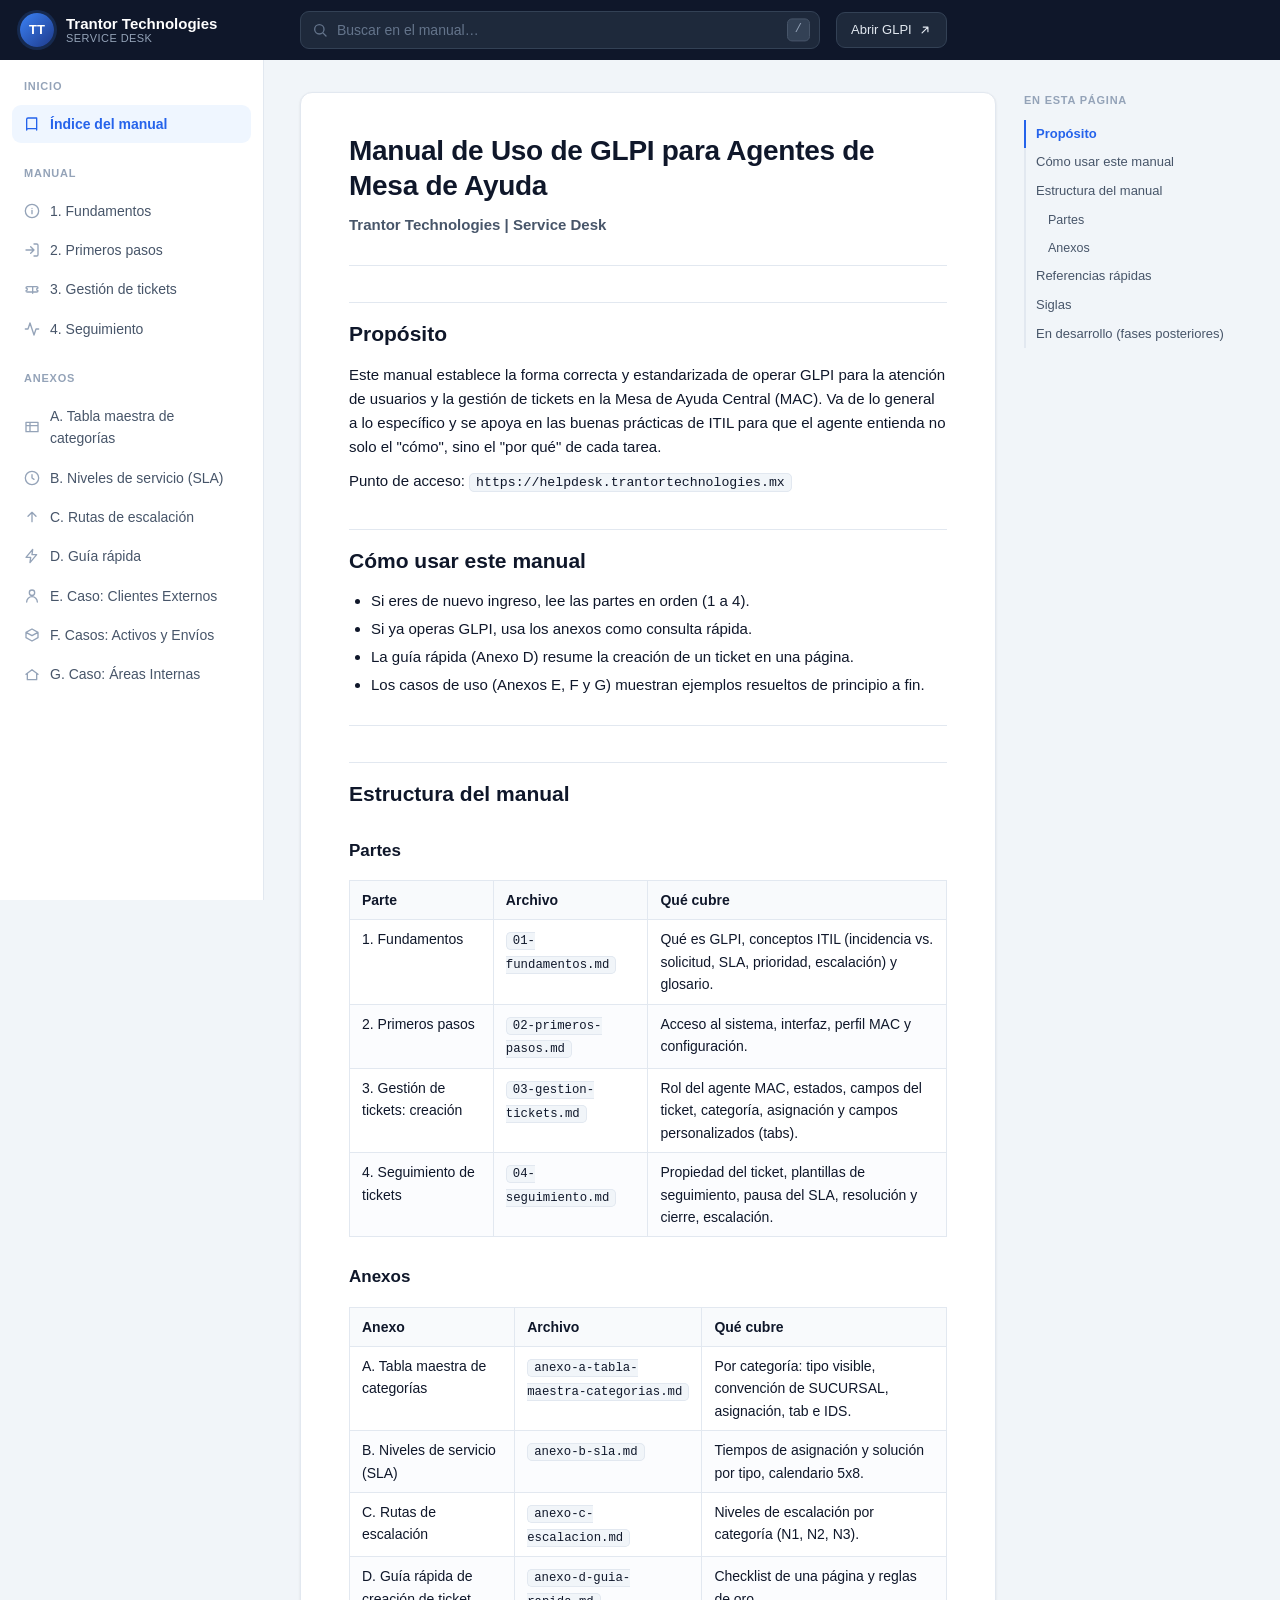
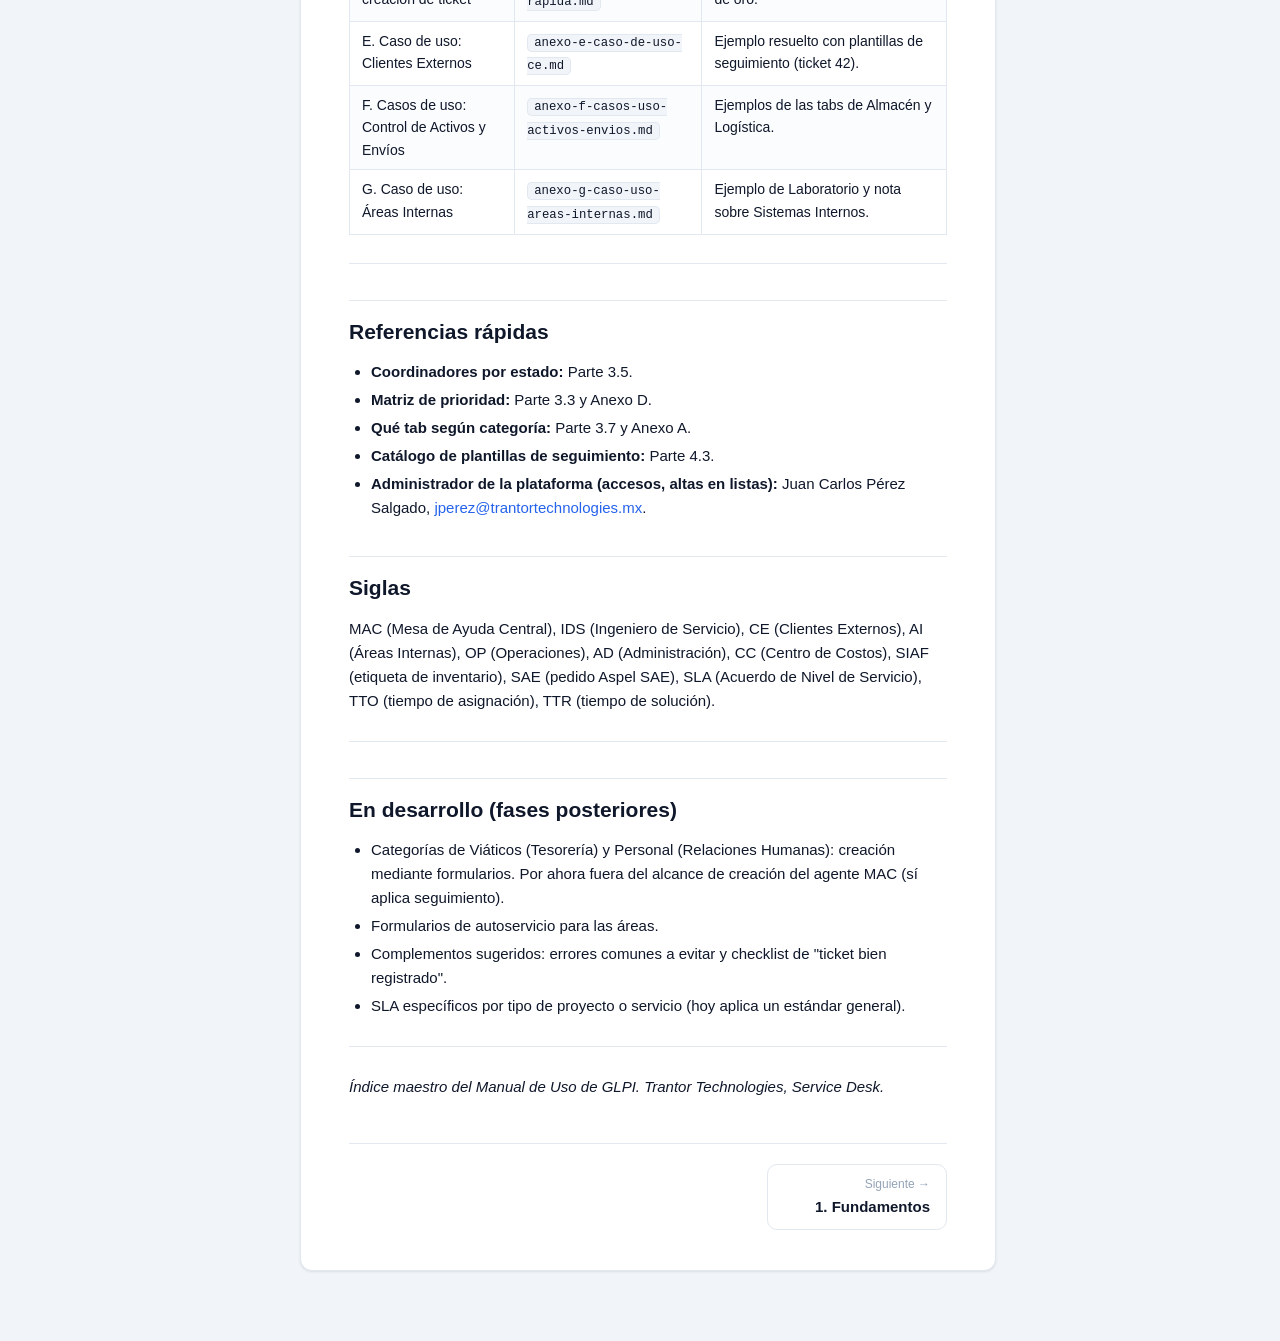
==== web/index.html @ 8a5e1be9 "initial" ====
<!DOCTYPE html>
<html lang="es">
<head>
  <meta charset="UTF-8" />
  <meta name="viewport" content="width=device-width, initial-scale=1.0" />
  <title>Manual de Uso de GLPI — Trantor Technologies</title>
  <link rel="preconnect" href="https://fonts.googleapis.com" />
  <link rel="stylesheet" href="assets/css/styles.css" />
</head>
<body>
  <!-- Barra superior -->
  <header class="topbar">
    <button id="menuToggle" class="menu-toggle" aria-label="Menú">
      <svg viewBox="0 0 24 24" width="20" height="20"><path d="M3 6h18M3 12h18M3 18h18" stroke="currentColor" stroke-width="2" stroke-linecap="round"/></svg>
    </button>
    <a class="brand" href="#/">
      <span class="brand-badge" id="brandBadge">Tt</span>
      <span class="brand-text">
        <span class="brand-name" id="brandName">Trantor Technologies</span>
        <span class="brand-sub" id="brandSub">Service Desk</span>
      </span>
    </a>

    <div class="topbar-search">
      <svg class="search-icon" viewBox="0 0 24 24" width="16" height="16"><circle cx="11" cy="11" r="7" fill="none" stroke="currentColor" stroke-width="2"/><path d="M21 21l-4.3-4.3" stroke="currentColor" stroke-width="2" stroke-linecap="round"/></svg>
      <input id="searchInput" type="search" placeholder="Buscar en el manual…" autocomplete="off" spellcheck="false" />
      <kbd class="search-kbd">/</kbd>
      <div id="searchResults" class="search-results" hidden></div>
    </div>

    <a class="platform-link" id="platformLink" href="#" target="_blank" rel="noopener">
      Abrir GLPI
      <svg viewBox="0 0 24 24" width="14" height="14"><path d="M7 17L17 7M9 7h8v8" fill="none" stroke="currentColor" stroke-width="2" stroke-linecap="round" stroke-linejoin="round"/></svg>
    </a>
  </header>

  <div class="layout">
    <!-- Sidebar de navegación -->
    <aside class="sidebar" id="sidebar">
      <nav id="nav" class="nav" aria-label="Navegación del manual"></nav>
    </aside>
    <div class="sidebar-backdrop" id="sidebarBackdrop"></div>

    <!-- Contenido -->
    <main class="main">
      <article id="content" class="content card">
        <div class="loading">Cargando…</div>
      </article>
      <aside class="toc" id="toc" aria-label="En esta página"></aside>
    </main>
  </div>

  <script src="assets/vendor/marked.min.js"></script>
  <script src="assets/js/app.js"></script>
</body>
</html>
---- web/assets/css/styles.css ----
/* ===== Trantor Technologies — Manual GLPI ===== */
:root {
  --topbar-h: 60px;
  --sidebar-w: 264px;
  --toc-w: 220px;

  --navy: #0f172a;
  --navy-2: #1e293b;
  --bg: #f1f5f9;
  --card: #ffffff;
  --border: #e2e8f0;
  --text: #0f172a;
  --text-soft: #475569;
  --muted: #94a3b8;
  --brand: #2563eb;
  --brand-soft: #eff6ff;
  --brand-border: #bfdbfe;
  --green: #16a34a;
  --green-soft: #dcfce7;
  --amber: #d97706;
  --amber-soft: #fef3c7;
  --radius: 12px;
  --shadow: 0 1px 3px rgba(15, 23, 42, .06), 0 1px 2px rgba(15, 23, 42, .04);
  --shadow-lg: 0 10px 30px rgba(15, 23, 42, .12);
  --font: -apple-system, BlinkMacSystemFont, "Segoe UI", Roboto, Helvetica, Arial, sans-serif;
}

* { box-sizing: border-box; }
html, body { margin: 0; padding: 0; }
body {
  font-family: var(--font);
  color: var(--text);
  background: var(--bg);
  font-size: 15px;
  line-height: 1.6;
  -webkit-font-smoothing: antialiased;
}

/* ===== Topbar ===== */
.topbar {
  position: fixed; top: 0; left: 0; right: 0; height: var(--topbar-h);
  background: var(--navy);
  display: flex; align-items: center; gap: 16px;
  padding: 0 20px;
  z-index: 50;
  color: #e2e8f0;
}
.menu-toggle {
  display: none; background: none; border: none; color: #cbd5e1; cursor: pointer;
  padding: 6px; border-radius: 8px;
}
.menu-toggle:hover { background: rgba(255,255,255,.08); }

.brand { display: flex; align-items: center; gap: 12px; text-decoration: none; min-width: var(--sidebar-w); }
.brand-badge {
  width: 34px; height: 34px; border-radius: 50%;
  background: linear-gradient(135deg, #3b82f6, #1e3a8a);
  color: #fff; font-weight: 700; font-size: 13px;
  display: flex; align-items: center; justify-content: center;
  box-shadow: 0 0 0 3px rgba(59,130,246,.18);
}
.brand-text { display: flex; flex-direction: column; line-height: 1.1; }
.brand-name { color: #fff; font-weight: 600; font-size: 15px; }
.brand-sub { color: #94a3b8; font-size: 11px; letter-spacing: .04em; text-transform: uppercase; }

.topbar-search { position: relative; flex: 1; max-width: 520px; }
.topbar-search .search-icon { position: absolute; left: 12px; top: 50%; transform: translateY(-50%); color: #64748b; }
#searchInput {
  width: 100%; height: 38px; border-radius: 9px; border: 1px solid #334155;
  background: #1e293b; color: #e2e8f0; padding: 0 40px 0 36px; font-size: 14px; outline: none;
}
#searchInput::placeholder { color: #64748b; }
#searchInput:focus { border-color: var(--brand); background: #172033; box-shadow: 0 0 0 3px rgba(37,99,235,.25); }
.search-kbd {
  position: absolute; right: 10px; top: 50%; transform: translateY(-50%);
  background: #334155; color: #94a3b8; border-radius: 5px; font-size: 12px;
  padding: 1px 7px; border: 1px solid #475569;
}

.search-results {
  position: absolute; top: 46px; left: 0; right: 0;
  background: var(--card); border: 1px solid var(--border); border-radius: 10px;
  box-shadow: var(--shadow-lg); max-height: 60vh; overflow-y: auto; padding: 6px; z-index: 60;
}
.search-result {
  display: block; padding: 10px 12px; border-radius: 8px; text-decoration: none; color: var(--text); cursor: pointer;
}
.search-result:hover, .search-result.active { background: var(--brand-soft); }
.search-result .sr-title { font-weight: 600; font-size: 14px; }
.search-result .sr-crumb { font-size: 12px; color: var(--muted); margin-bottom: 2px; }
.search-result .sr-snippet { font-size: 13px; color: var(--text-soft); margin-top: 2px; }
.search-result mark { background: #fde68a; color: inherit; border-radius: 3px; padding: 0 1px; }
.search-empty { padding: 16px; text-align: center; color: var(--muted); font-size: 14px; }

.platform-link {
  display: inline-flex; align-items: center; gap: 6px;
  background: #1e293b; border: 1px solid #334155; color: #e2e8f0;
  padding: 7px 14px; border-radius: 9px; text-decoration: none; font-size: 13px; font-weight: 500;
  white-space: nowrap;
}
.platform-link:hover { background: #334155; }

/* ===== Layout ===== */
.layout { display: flex; padding-top: var(--topbar-h); }

.sidebar {
  position: fixed; top: var(--topbar-h); bottom: 0; left: 0; width: var(--sidebar-w);
  background: var(--card); border-right: 1px solid var(--border);
  overflow-y: auto; padding: 18px 12px 40px;
}
.sidebar-backdrop { display: none; }

.nav-group { margin-bottom: 22px; }
.nav-group-label {
  font-size: 11px; font-weight: 700; letter-spacing: .07em; text-transform: uppercase;
  color: var(--muted); padding: 0 12px 8px;
}
.nav-item {
  display: flex; align-items: center; gap: 10px;
  padding: 8px 12px; margin: 1px 0; border-radius: 9px;
  text-decoration: none; color: var(--text-soft); font-size: 14px; font-weight: 500;
  cursor: pointer;
}
.nav-item:hover { background: #f8fafc; color: var(--text); }
.nav-item.active { background: var(--brand-soft); color: var(--brand); font-weight: 600; }
.nav-item.active .nav-icon { color: var(--brand); }
.nav-icon { color: var(--muted); flex-shrink: 0; display: flex; }

/* ===== Main / content ===== */
.main {
  margin-left: var(--sidebar-w);
  flex: 1; display: flex; gap: 28px; align-items: flex-start;
  padding: 32px 36px 80px; max-width: 1200px;
}
.content.card {
  background: var(--card); border: 1px solid var(--border); border-radius: var(--radius);
  box-shadow: var(--shadow); padding: 40px 48px; flex: 1; min-width: 0; max-width: 860px;
}
.loading { color: var(--muted); padding: 40px 0; text-align: center; }

/* ===== Markdown typography ===== */
.content h1 { font-size: 28px; font-weight: 700; margin: 0 0 6px; line-height: 1.25; letter-spacing: -.01em; }
.content h1 + p { color: var(--text-soft); }
.content h2 {
  font-size: 21px; font-weight: 700; margin: 36px 0 12px; padding-top: 14px;
  border-top: 1px solid var(--border);
}
.content h1 + h2, .content > h2:first-child { border-top: none; padding-top: 0; }
.content h3 { font-size: 17px; font-weight: 650; margin: 26px 0 8px; }
.content h4 { font-size: 15px; font-weight: 650; margin: 20px 0 6px; }
.content p { margin: 10px 0; }
.content a { color: var(--brand); text-decoration: none; }
.content a:hover { text-decoration: underline; }
.content ul, .content ol { padding-left: 22px; margin: 10px 0; }
.content li { margin: 4px 0; }
.content code {
  background: #f1f5f9; border: 1px solid var(--border); border-radius: 5px;
  padding: 1px 6px; font-size: .88em; font-family: ui-monospace, SFMono-Regular, Menlo, monospace;
  color: #0f172a;
}
.content pre { background: #0f172a; color: #e2e8f0; padding: 16px 18px; border-radius: 10px; overflow-x: auto; }
.content pre code { background: none; border: none; color: inherit; padding: 0; }
.content hr { border: none; border-top: 1px solid var(--border); margin: 28px 0; }
.content img { max-width: 100%; border: 1px solid var(--border); border-radius: 10px; box-shadow: var(--shadow); margin: 12px 0; }

/* Tablas */
.content table { border-collapse: collapse; width: 100%; margin: 16px 0; font-size: 14px; }
.content th, .content td { border: 1px solid var(--border); padding: 8px 12px; text-align: left; vertical-align: top; }
.content th { background: #f8fafc; font-weight: 650; }
.content tbody tr:nth-child(even) { background: #fbfcfe; }

/* Blockquotes → callouts */
.content blockquote {
  margin: 16px 0; padding: 12px 16px; border-radius: 10px;
  background: #f0fdf4; border: 1px solid var(--green-soft); border-left: 4px solid var(--green);
  color: #14532d;
}
.content blockquote p { margin: 4px 0; }
.content blockquote code { background: #fff; }

/* Placeholder de captura pendiente */
.shot-placeholder {
  display: flex; align-items: center; gap: 12px;
  margin: 16px 0; padding: 16px 18px; border-radius: 10px;
  background: repeating-linear-gradient(45deg, #fafbfc, #fafbfc 10px, #f4f6f9 10px, #f4f6f9 20px);
  border: 1px dashed var(--brand-border); color: var(--text-soft);
}
.shot-placeholder .shot-ico { color: var(--brand); flex-shrink: 0; }
.shot-placeholder .shot-label { font-size: 12px; text-transform: uppercase; letter-spacing: .05em; color: var(--brand); font-weight: 700; }
.shot-placeholder .shot-file { font-family: ui-monospace, monospace; font-size: 12.5px; color: var(--text); }

/* Anchor headings */
.content h2, .content h3 { scroll-margin-top: calc(var(--topbar-h) + 16px); position: relative; }
.anchor-link { opacity: 0; margin-left: 8px; color: var(--muted); font-weight: 400; text-decoration: none; }
.content h2:hover .anchor-link, .content h3:hover .anchor-link { opacity: 1; }

/* Pie de página del doc */
.doc-footer {
  margin-top: 44px; padding-top: 20px; border-top: 1px solid var(--border);
  display: flex; justify-content: space-between; gap: 16px; flex-wrap: wrap;
}
.doc-nav-btn {
  display: flex; flex-direction: column; text-decoration: none; color: var(--text-soft);
  border: 1px solid var(--border); border-radius: 10px; padding: 10px 16px; min-width: 180px;
}
.doc-nav-btn:hover { border-color: var(--brand); background: var(--brand-soft); }
.doc-nav-btn .dn-dir { font-size: 12px; color: var(--muted); }
.doc-nav-btn .dn-title { font-weight: 600; color: var(--text); }
.doc-nav-btn.next { text-align: right; margin-left: auto; }

/* ===== TOC ===== */
.toc { position: sticky; top: calc(var(--topbar-h) + 32px); width: var(--toc-w); flex-shrink: 0; align-self: flex-start; }
.toc-title { font-size: 11px; font-weight: 700; letter-spacing: .07em; text-transform: uppercase; color: var(--muted); margin-bottom: 10px; }
.toc a { display: block; padding: 4px 10px; font-size: 13px; color: var(--text-soft); text-decoration: none; border-left: 2px solid var(--border); }
.toc a:hover { color: var(--text); }
.toc a.h3 { padding-left: 22px; font-size: 12.5px; }
.toc a.active { color: var(--brand); border-left-color: var(--brand); font-weight: 600; }
.toc:empty { display: none; }

/* ===== Responsive ===== */
@media (max-width: 1100px) { .toc { display: none; } }
@media (max-width: 860px) {
  .brand { min-width: auto; }
  .brand-sub { display: none; }
  .menu-toggle { display: block; }
  .platform-link span, .search-kbd { display: none; }
  .sidebar {
    transform: translateX(-100%); transition: transform .2s ease; z-index: 40;
    box-shadow: var(--shadow-lg);
  }
  body.nav-open .sidebar { transform: translateX(0); }
  body.nav-open .sidebar-backdrop {
    display: block; position: fixed; inset: var(--topbar-h) 0 0 0; background: rgba(15,23,42,.4); z-index: 35;
  }
  .main { margin-left: 0; padding: 20px 16px 60px; }
  .content.card { padding: 24px 20px; }
}
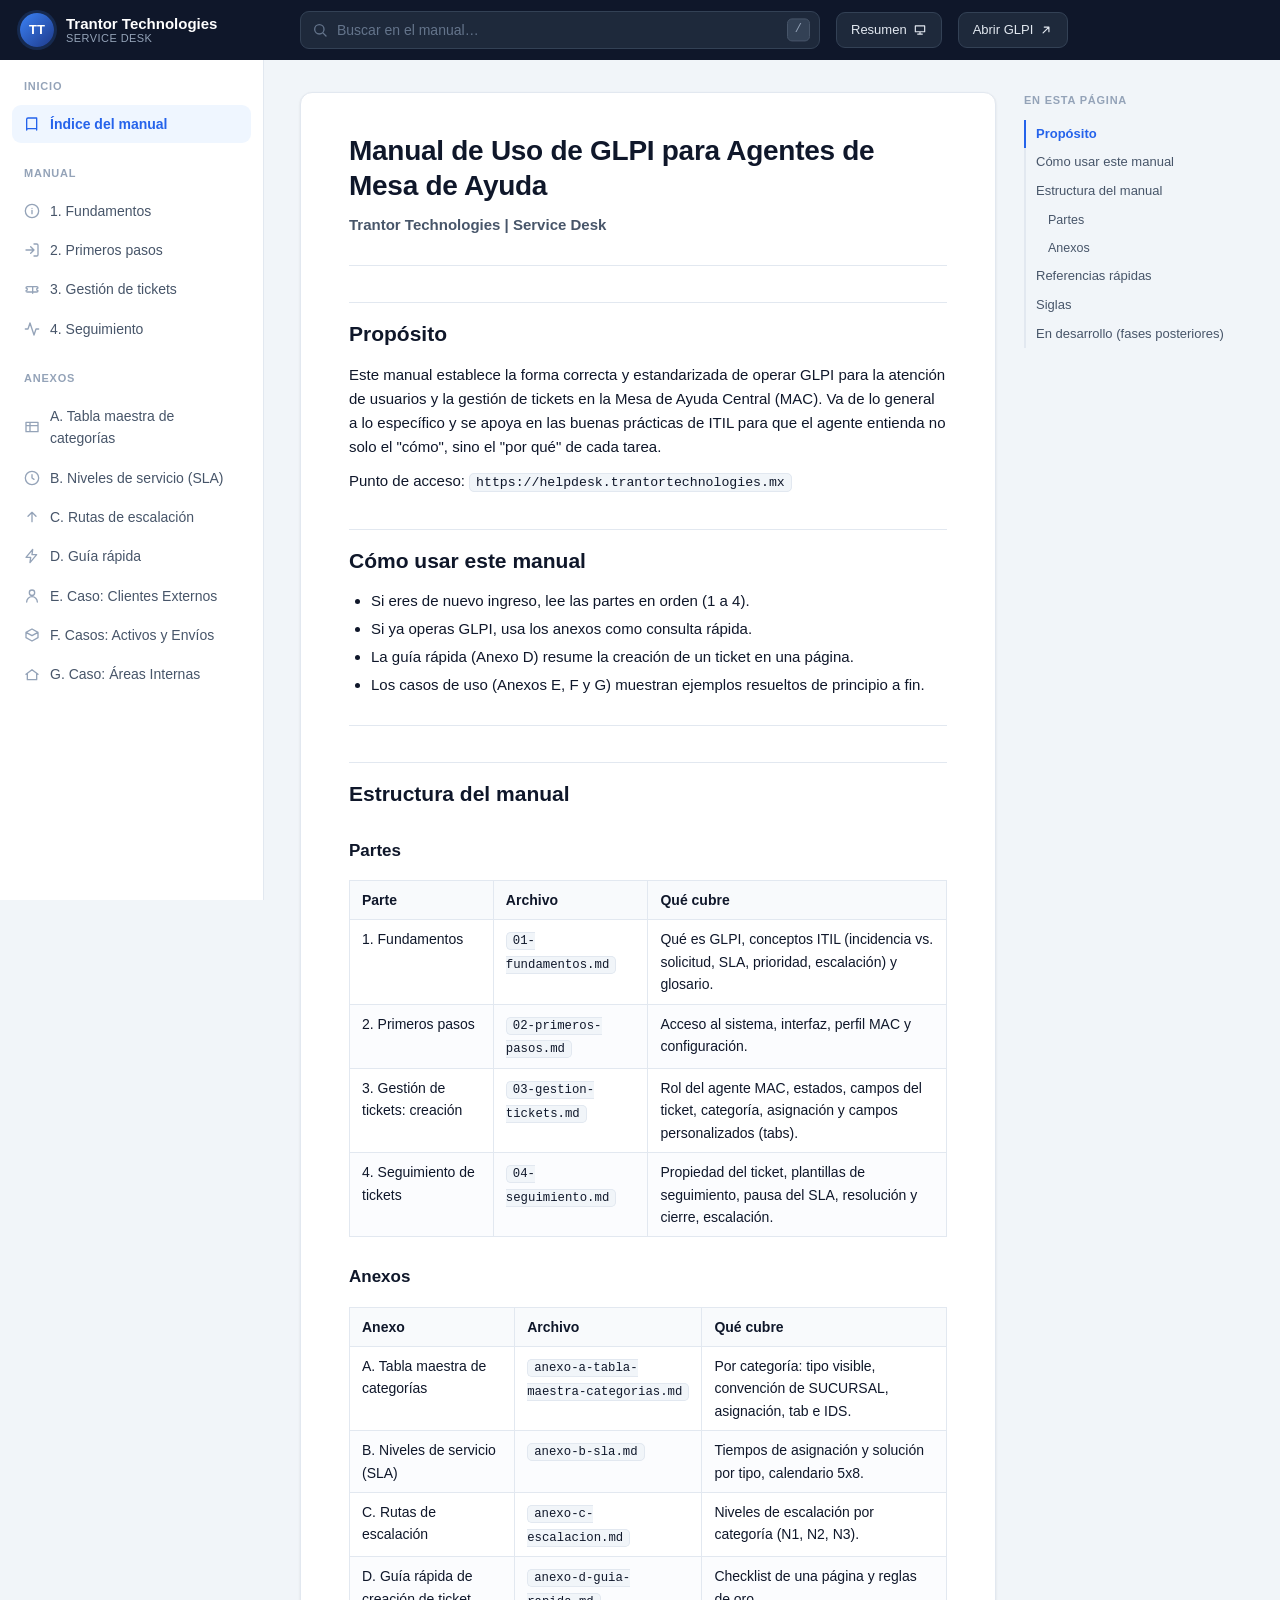
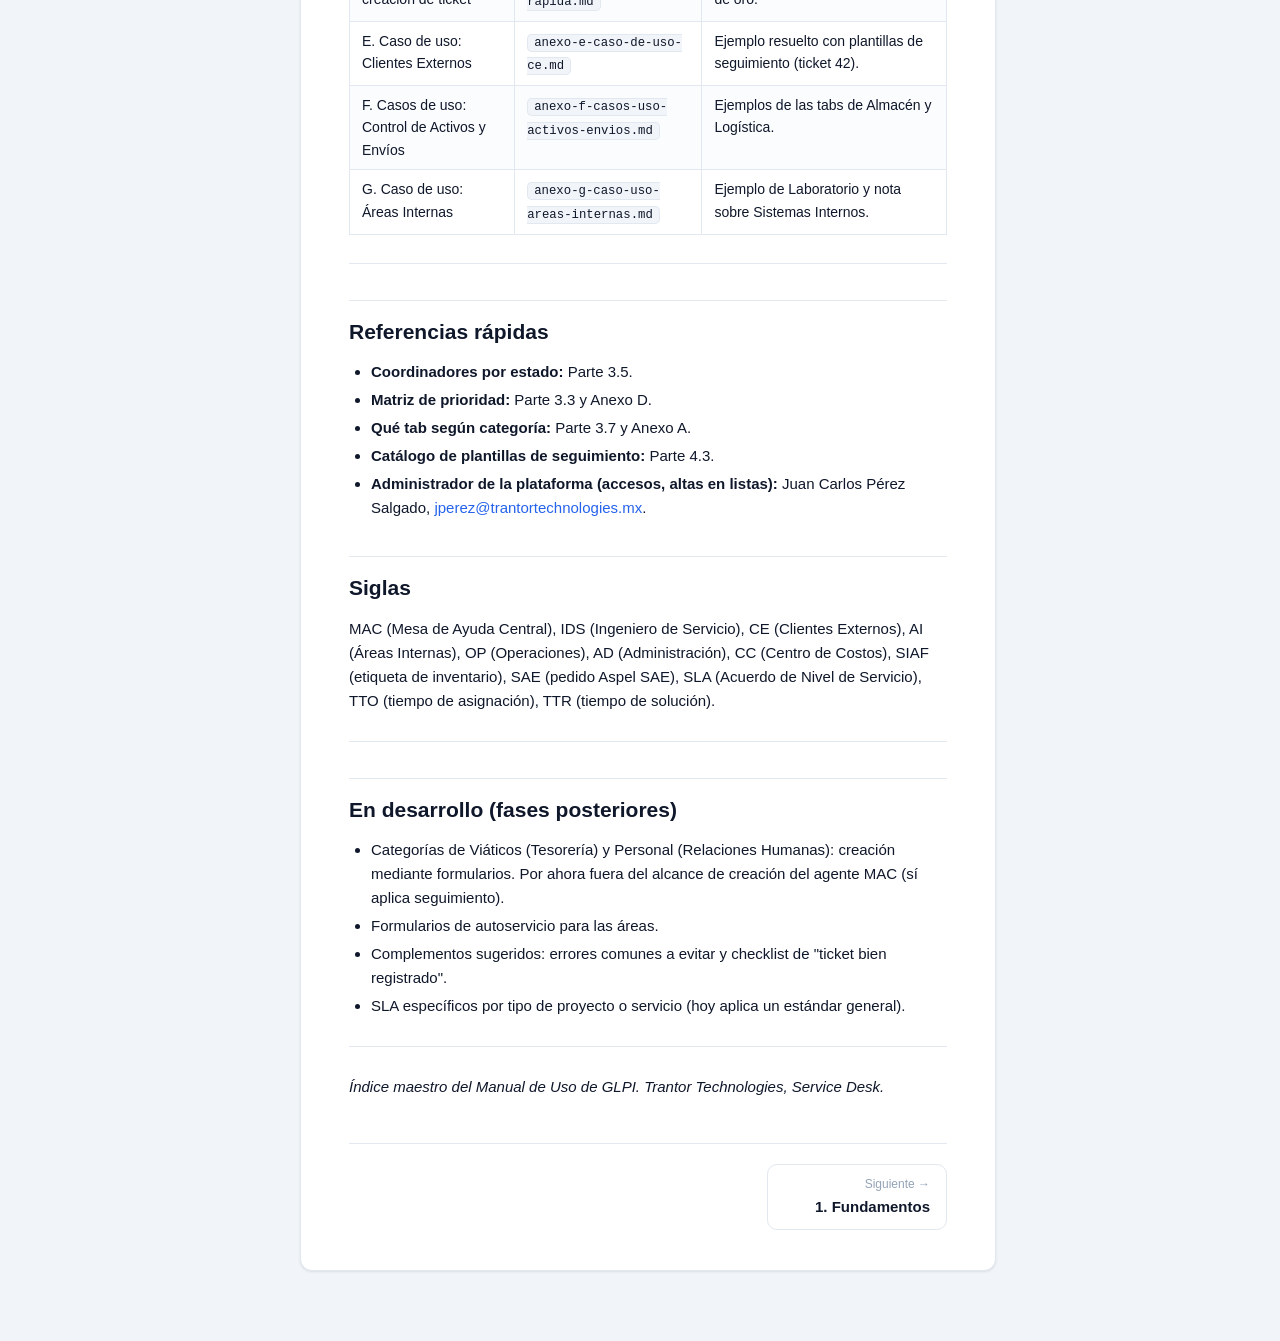
==== commit c93db29c: "Feat: deck" ====
--- a/web/index.html
+++ b/web/index.html
@@ -4,6 +4,8 @@
   <meta charset="UTF-8" />
   <meta name="viewport" content="width=device-width, initial-scale=1.0" />
   <title>Manual de Uso de GLPI — Trantor Technologies</title>
+  <link rel="icon" type="image/png" href="../docs/assets/favicon.png" />
+  <link rel="apple-touch-icon" href="../docs/assets/favicon.png" />
   <link rel="preconnect" href="https://fonts.googleapis.com" />
   <link rel="stylesheet" href="assets/css/styles.css" />
 </head>
@@ -27,6 +29,11 @@
       <kbd class="search-kbd">/</kbd>
       <div id="searchResults" class="search-results" hidden></div>
     </div>
+
+    <a class="platform-link" href="deck.html">
+      Resumen
+      <svg viewBox="0 0 24 24" width="14" height="14"><path d="M4 5h16v10H4z M8 19h8 M12 15v4" fill="none" stroke="currentColor" stroke-width="2" stroke-linecap="round" stroke-linejoin="round"/></svg>
+    </a>
 
     <a class="platform-link" id="platformLink" href="#" target="_blank" rel="noopener">
       Abrir GLPI
--- a/web/assets/css/styles.css
+++ b/web/assets/css/styles.css
@@ -162,6 +162,35 @@
 .content pre code { background: none; border: none; color: inherit; padding: 0; }
 .content hr { border: none; border-top: 1px solid var(--border); margin: 28px 0; }
 .content img { max-width: 100%; border: 1px solid var(--border); border-radius: 10px; box-shadow: var(--shadow); margin: 12px 0; }
+.content img.zoomable { cursor: zoom-in; transition: box-shadow .15s ease, transform .15s ease; }
+.content img.zoomable:hover { box-shadow: var(--shadow-lg); transform: translateY(-1px); }
+
+/* ===== Lightbox ===== */
+body.lb-lock { overflow: hidden; }
+.lightbox {
+  position: fixed; inset: 0; z-index: 100;
+  display: none; align-items: center; justify-content: center;
+  padding: 32px;
+  background: rgba(15, 23, 42, .85);
+  opacity: 0; transition: opacity .18s ease;
+}
+.lightbox.open { display: flex; opacity: 1; }
+.lb-figure { margin: 0; display: flex; flex-direction: column; align-items: center; gap: 12px; max-width: 100%; max-height: 100%; }
+.lb-img {
+  max-width: min(1200px, 100%); max-height: 82vh;
+  border-radius: 10px; box-shadow: var(--shadow-lg);
+  background: var(--card); cursor: zoom-out;
+}
+.lb-caption { color: #e2e8f0; font-size: 13.5px; text-align: center; max-width: 720px; }
+.lb-close {
+  position: absolute; top: 16px; right: 20px;
+  width: 40px; height: 40px; border: none; border-radius: 999px;
+  background: rgba(255, 255, 255, .12); color: #fff;
+  font-size: 26px; line-height: 1; cursor: pointer;
+  display: flex; align-items: center; justify-content: center;
+  transition: background .15s ease;
+}
+.lb-close:hover { background: rgba(255, 255, 255, .25); }
 
 /* Tablas */
 .content table { border-collapse: collapse; width: 100%; margin: 16px 0; font-size: 14px; }
